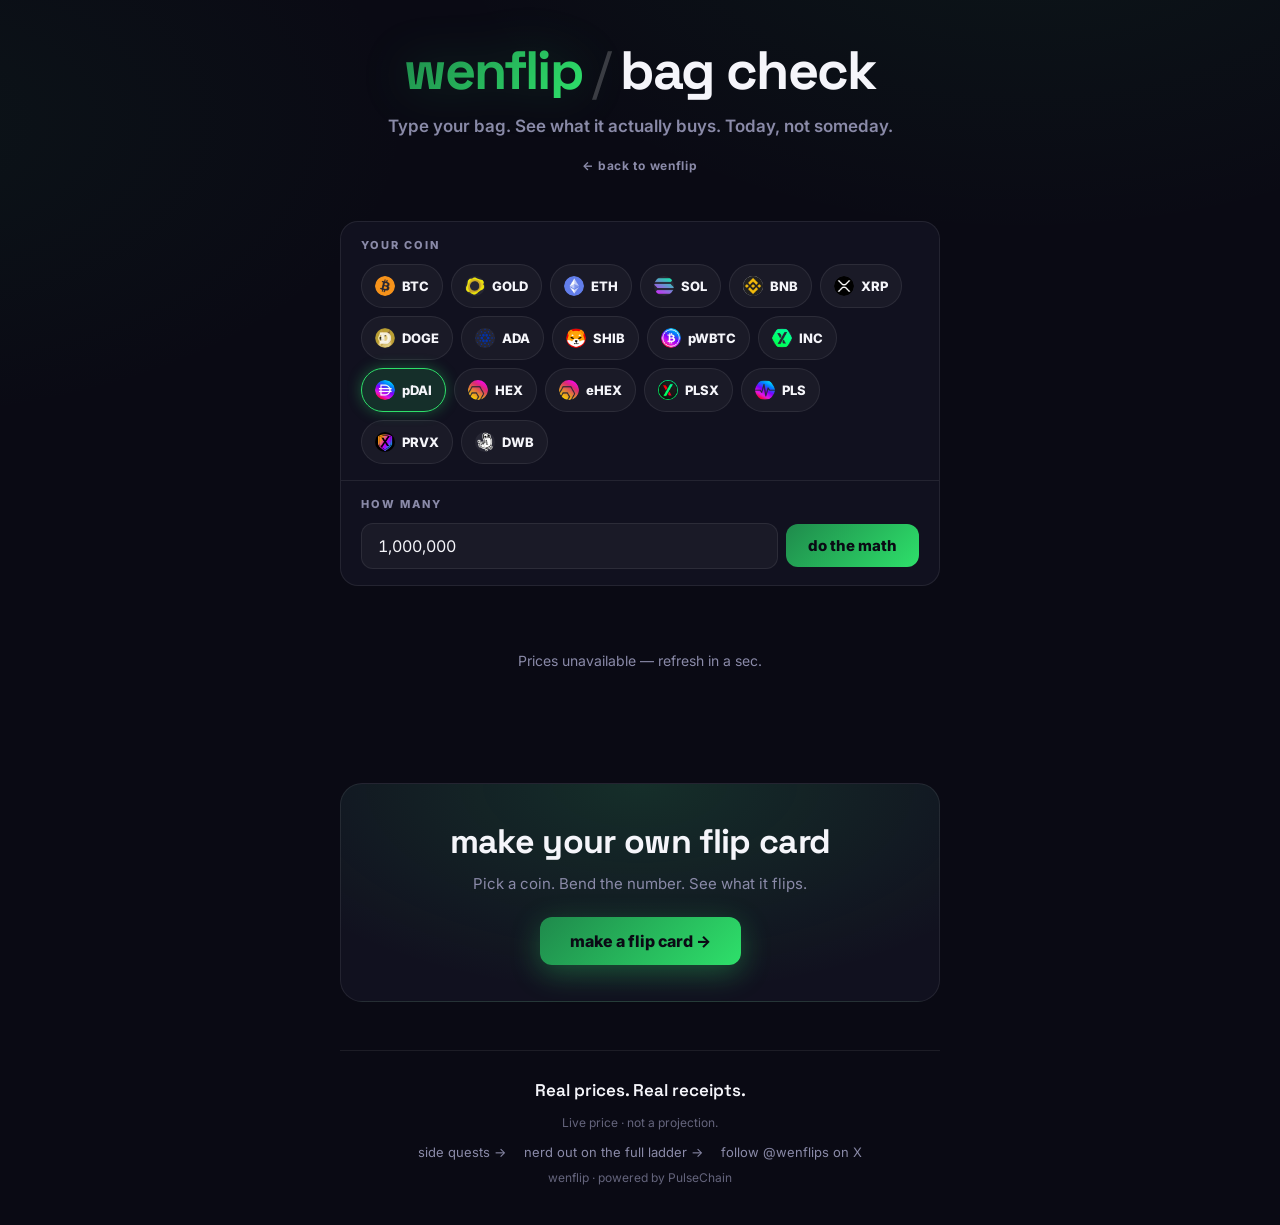
==== bag/index.html @ f824c8b7 "Sweep C: one website - shared styles, header, footer, focus - New /site.css loaded first on every pa" ====
<!DOCTYPE html>
<html lang="en">
<head>
<meta charset="UTF-8" />
<meta name="viewport" content="width=device-width, initial-scale=1.0" />
<title>wenflip / bag check — what your bag actually buys</title>
<meta name="description" content="Type your bag. See what it actually buys. Today, not someday." />
<link rel="canonical" href="https://wenflip.com/bag" />
<meta property="og:type" content="website" />
<meta property="og:url" content="https://wenflip.com/bag" />
<meta property="og:title" content="wenflip / bag check — what your bag actually buys" />
<meta property="og:description" content="Type your bag. See what it actually buys. Today, not someday." />
<meta property="og:site_name" content="wenflip.com" />
<meta property="og:image" content="https://wenflip.com/bag/bag-og.jpg" />
<meta property="og:image:width" content="1200" />
<meta property="og:image:height" content="630" />
<meta property="og:image:alt" content="wenflip / bag check — what your bag actually buys." />
<meta name="twitter:image" content="https://wenflip.com/bag/bag-og.jpg" />
<meta name="twitter:card" content="summary_large_image" />
<meta name="twitter:title" content="wenflip / bag check — what your bag actually buys" />
<meta name="twitter:description" content="Type your bag. See what it actually buys. Today, not someday." />
<link rel="icon" type="image/png" href="/favicon-96x96.png" sizes="96x96" />
<link rel="icon" type="image/svg+xml" href="/favicon.svg" />
<link rel="shortcut icon" href="/favicon.ico" />
<link rel="apple-touch-icon" sizes="180x180" href="/apple-touch-icon.png" />
<meta name="theme-color" content="#0a0a14">
<meta name="color-scheme" content="dark">
<link rel="preconnect" href="https://fonts.googleapis.com">
<link rel="preconnect" href="https://fonts.gstatic.com" crossorigin>
<link rel="preconnect" href="https://api.dexscreener.com">
<link rel="dns-prefetch" href="https://api.dexscreener.com">
<link href="https://fonts.googleapis.com/css2?family=Space+Grotesk:wght@400;600;700&family=Inter:wght@400;600;700;800;900&display=swap" rel="stylesheet">

<link rel="stylesheet" href="/site.css">
<style>
  .container{max-width:640px;margin:0 auto;padding:0 20px;}

  /* ===== INPUT PANEL ===== */
  .panel{margin:28px auto 0;background:var(--bg-2);border:1px solid var(--line);border-radius:18px;overflow:hidden;}
  .panel-sec{padding:16px 20px;}
  .panel-sec + .panel-sec{border-top:1px solid var(--line);}
  .lbl{font-size:11px;font-weight:800;letter-spacing:0.18em;text-transform:uppercase;color:var(--muted);margin-bottom:12px;}
  .coin-badges{display:flex;flex-wrap:wrap;gap:8px;}
  .coin-badge{
    display:flex;align-items:center;gap:7px;min-height:44px;padding:8px 13px;border-radius:999px;
    border:1px solid var(--line);background:rgba(255,255,255,0.04);color:var(--text);
    font-weight:800;font-size:13px;cursor:pointer;user-select:none;
    transition:border-color .15s,background .15s,box-shadow .15s;
  }
  .coin-badge img{width:20px;height:20px;border-radius:50%;object-fit:cover;background:rgba(255,255,255,0.06);}
  .coin-badge:hover{border-color:rgba(46,224,106,0.45);background:rgba(46,224,106,0.10);}
  .coin-badge.selected{border-color:var(--accent);background:rgba(46,224,106,0.14);box-shadow:0 0 14px rgba(46,224,106,0.35);}
  .coin-badge.loading{opacity:0.45;pointer-events:none;}

  .qty-row{display:flex;gap:8px;align-items:center;}
  .qty-input{
    flex:1;min-width:0;padding:12px 16px;background:rgba(255,255,255,0.04);border:1px solid var(--line);
    border-radius:12px;color:var(--text);font-size:16px;font-family:'Inter',sans-serif;
    transition:border-color .15s;font-variant-numeric:tabular-nums;
  }
  .qty-input:focus{border-color:rgba(46,224,106,0.45);}
  .qty-input::placeholder{color:var(--muted);}
  .do-btn{
    padding:12px 22px;border-radius:12px;background:var(--grad);border:none;color:var(--on-accent);
    font-weight:800;font-size:15px;cursor:pointer;font-family:'Inter',sans-serif;white-space:nowrap;
    transition:transform .15s,box-shadow .15s;
  }
  .do-btn:hover{transform:translateY(-1px);box-shadow:0 6px 22px rgba(46,224,106,0.38);}

  /* ===== CARD (silent receipt) ===== */
  .card-area{margin:26px auto 0;}
  .card-placeholder{text-align:center;color:var(--muted);font-size:14px;padding:40px 0;}
  .flip-card{
    width:min(360px,100%);aspect-ratio:1/1;margin:0 auto;
    border-radius:18px;background:var(--bg-3);border:1px solid var(--line);
    position:relative;overflow:hidden;display:flex;flex-direction:column;
    padding:26px 26px 44px;
  }
  .bc-id{display:flex;align-items:center;gap:9px;}
  .bc-logo{width:30px;height:30px;border-radius:50%;object-fit:cover;flex-shrink:0;background:rgba(255,255,255,0.06);}
  .bc-sym{font-family:'Space Grotesk',sans-serif;font-size:16px;font-weight:700;letter-spacing:-0.01em;}
  .bc-mid{margin-top:auto;margin-bottom:auto;text-align:left;}
  .bc-bag{font-family:'Space Grotesk',sans-serif;font-size:28px;font-weight:700;line-height:1.1;letter-spacing:-0.02em;color:var(--text);}
  .bc-value{font-size:16px;color:var(--muted);font-variant-numeric:tabular-nums;margin-top:6px;}
  .bc-buys-lbl{font-size:10px;font-weight:800;letter-spacing:0.2em;text-transform:uppercase;color:var(--accent);margin:20px 0 6px;}
  .bc-obj{font-family:'Space Grotesk',sans-serif;font-size:24px;font-weight:700;line-height:1.2;color:var(--text);
          overflow:hidden;display:-webkit-box;-webkit-line-clamp:2;-webkit-box-orient:vertical;}
  .bc-obj-price{font-size:15px;color:var(--muted);font-variant-numeric:tabular-nums;margin-top:4px;}
  .bc-divider{height:1px;background:rgba(255,255,255,0.08);margin:16px 0 0;}
  .bc-stamp{
    position:absolute;bottom:26px;left:26px;right:26px;display:flex;justify-content:space-between;align-items:center;
    font-size:11px;color:rgba(46,224,106,0.60);font-weight:700;letter-spacing:0.06em;
  }
  .bc-sig{position:absolute;bottom:12px;left:26px;right:26px;text-align:center;font-size:10px;color:rgba(245,245,250,0.30);font-style:italic;letter-spacing:0.02em;}

  .updated{margin:18px 0 4px;text-align:center;color:var(--muted);font-size:12px;letter-spacing:0.06em;min-height:16px;}
  .updated b{color:var(--text);font-weight:700;}

  .share-row{display:flex;justify-content:center;gap:10px;margin-top:16px;}
  .share-btn{
    display:inline-flex;align-items:center;gap:8px;padding:12px 22px;border-radius:999px;
    background:var(--grad);border:none;color:var(--on-accent);font-weight:800;font-size:14px;cursor:pointer;
    font-family:'Inter',sans-serif;box-shadow:0 8px 30px rgba(46,224,106,0.32);
    transition:transform .15s,box-shadow .2s;
  }
  .share-btn:hover{transform:translateY(-2px);box-shadow:0 12px 40px rgba(46,224,106,0.45);}
  .share-btn:disabled{opacity:0.5;pointer-events:none;}
  .share-btn.ghost{background:rgba(255,255,255,0.06);box-shadow:none;border:1px solid var(--line);color:var(--text);}
  .share-btn.ghost:hover{background:rgba(255,255,255,0.12);box-shadow:0 8px 24px rgba(0,0,0,0.35);}

  .toast{
    position:fixed;bottom:30px;left:50%;transform:translateX(-50%) translateY(20px);
    background:rgba(34,197,94,0.92);color:var(--on-accent);padding:12px 26px;border-radius:999px;
    font-weight:800;font-size:14px;box-shadow:0 8px 30px rgba(34,197,94,0.4);
    opacity:0;pointer-events:none;z-index:9999;transition:opacity .3s ease,transform .3s ease;white-space:nowrap;
  }
  .toast.show{opacity:1;transform:translateX(-50%) translateY(0);}

  @media (max-width:600px){
    .qty-row{flex-wrap:wrap;}
    .bc-bag{font-size:24px;}
    .bc-obj{font-size:20px;}
  }
</style>
</head>
<body>

<header class="site-head container">
  <div class="brand"><a class="wf" href="/">wenflip</a><span class="slash">/</span><h1 class="sec">bag check</h1></div>
  <p class="tag">Type your bag. See what it actually buys. Today, not someday.</p>
  <a class="backlink" href="/">← back to wenflip</a>
</header>

<div class="container">
<main>
  <div class="panel">
    <div class="panel-sec">
      <div class="lbl">Your coin</div>
      <div class="coin-badges" id="coinBadges"><span style="color:var(--muted);font-size:13px;">Loading…</span></div>
    </div>
    <div class="panel-sec">
      <div class="lbl">How many</div>
      <div class="qty-row">
        <input class="qty-input" id="qtyInput" type="text" inputmode="decimal" autocomplete="off" spellcheck="false" placeholder="e.g. 1,000,000" />
        <button class="do-btn" id="doBtn">do the math</button>
      </div>
    </div>
  </div>

  <div class="card-area" id="cardArea">
    <div class="card-placeholder" id="cardPlaceholder">Pick a coin and type how much you hold.</div>
    <div id="bcCard" class="flip-card" style="display:none"><!-- rendered by JS --></div>
  </div>

  <p class="updated" id="updated"></p>

  <div class="share-row" id="shareRow" style="display:none">
    <button class="share-btn" id="pngBtn" onclick="bcExport()"><span id="pngIcon">📋</span><span id="pngText">Copy as image</span></button>
    <button class="share-btn ghost" id="linkBtn" onclick="copyLink()">🔗 Copy link</button>
  </div>

  <section class="page-cta">
    <h2>make your own flip card</h2>
    <p>Pick a coin. Bend the number. See what it flips.</p>
    <a class="page-cta-btn" href="/">make a flip card →</a>
  </section>

</main>

  <footer>
    <div class="ftag">Real prices. Real receipts.</div>
    <div class="disc">Live price · not a projection.</div>
    <div class="flinks">
      <a href="/side-quests">side quests →</a>
      <a href="/ladder">nerd out on the full ladder →</a>
      <a href="https://x.com/wenflips" target="_blank" rel="noopener">follow @wenflips on X</a>
    </div>
    <div class="disc fsig">wenflip · powered by PulseChain</div>
  </footer>
</div>

<div class="toast" id="toast"></div>

<script src="/coins.js"></script>
<script src="/ladder.js"></script>
<script>
/* Coin roster comes from /coins.js (the homepage's list) — one source of truth. */



/* highest-priced rung ≤ value (same walk the site uses) */
function findRungIndex(price){
  if(price==null) return -1;
  for(let i=0;i<LADDER.length;i++){ if(LADDER[i].price<=price) return i; }
  return LADDER.length-1; // below the lowest rung → cheapest item
}

/* ---------- formatters ---------- */
const SUB=['₀','₁','₂','₃','₄','₅','₆','₇','₈','₉'];
function fmtSmall(p){ // subscript notation for sub-$1 values
  if(p>=0.0001){ const mag=Math.floor(Math.log10(p)); const f=Math.pow(10,3-mag); const t=Math.floor(p*f)/f; return '$'+t.toFixed(-mag+3).replace(/0+$/,'').replace(/\.$/,''); }
  const mag=Math.floor(Math.log10(p)); const lz=-mag-1; const f=Math.pow(10,3-mag);
  const t=Math.floor(p*f)/f; const raw=t.toFixed(lz+4); const after=raw.split('.')[1]||'';
  let z=0; for(let i=0;i<after.length;i++){ if(after[i]==='0')z++; else break; }
  return '$0.0'+(SUB[z]||z)+after.slice(z).replace(/0+$/,'');
}
// bag value → whole dollars w/ commas; cents only under $1
function fmtBag(v){
  if(v==null) return '—';
  if(v<=0) return '$0';
  if(v>=1) return '$'+Math.round(v).toLocaleString('en-US');
  return fmtSmall(v);
}
// object price → character-for-character stored value
function fmtItemPrice(p){
  if(p==null) return '—';
  if(p>=1000) return '$'+p.toLocaleString('en-US',{maximumFractionDigits:0});
  if(p>=1)    return '$'+p.toFixed(2).replace(/\.?0+$/,'');
  if(p>=0.0001){ const mag=Math.floor(Math.log10(p)); const dec=Math.max(0,-mag+3); return '$'+p.toFixed(dec).replace(/0+$/,'').replace(/\.$/,''); }
  return '$'+p.toPrecision(2);
}
// quantity → commas, keep fractional bags readable
function fmtQty(n){
  if(Number.isInteger(n)) return n.toLocaleString('en-US');
  return n.toLocaleString('en-US',{maximumFractionDigits:8});
}

/* ---------- state ---------- */
const priceCache = {};      // sym → last good price
let selectedSym = 'pDAI';
let lastFetch = null;

function coinBySym(sym){ return TOKENS.find(t => t.sym.toLowerCase() === String(sym||'').toLowerCase()); }

/* ---------- price fetch ---------- */
async function fetchPrice(coin){
  const url = `https://api.dexscreener.com/latest/dex/pairs/${coin.dexChain}/${coin.pairAddress}`;
  const res = await fetch(url);
  if(!res.ok) throw new Error('HTTP '+res.status);
  const json = await res.json();
  const pr = json.pair || (Array.isArray(json.pairs)?json.pairs[0]:null);
  if(!pr || !pr.priceUsd) throw new Error('no pair data');
  return parseFloat(pr.priceUsd);
}
async function ensurePrice(sym){
  const coin = coinBySym(sym); if(!coin) return;
  try{ priceCache[sym] = await fetchPrice(coin); lastFetch = Date.now(); }
  catch(e){ console.warn('price fetch failed', sym, e); /* keep last good */ }
  renderUpdated();
}

/* ---------- coin picker ---------- */
function renderBadges(){
  const wrap = document.getElementById('coinBadges');
  wrap.innerHTML = TOKENS.map(t =>
    `<button class="coin-badge${t.sym===selectedSym?' selected':''}" data-sym="${t.sym}" title="${t.name}">
      <img src="${t.logo}" alt="${t.sym}" loading="lazy"/><span>${t.sym}</span>
    </button>`).join('');
  wrap.querySelectorAll('.coin-badge').forEach(b => {
    b.addEventListener('click', async () => {
      selectedSym = b.dataset.sym;
      renderBadges();
      syncURL(true);
      if(priceCache[selectedSym]==null) await ensurePrice(selectedSym);
      render();
    });
  });
}

/* ---------- parse quantity ---------- */
function parseQty(raw){
  if(raw==null) return NaN;
  const s = String(raw).trim().replace(/,/g,'');
  if(!s) return NaN;
  const v = parseFloat(s);
  return (isFinite(v) && v>0) ? v : NaN;
}

/* ---------- render the receipt card ---------- */
function render(){
  const card = document.getElementById('bcCard');
  const ph = document.getElementById('cardPlaceholder');
  const shareRow = document.getElementById('shareRow');
  const coin = coinBySym(selectedSym);
  const qty = parseQty(document.getElementById('qtyInput').value);
  const price = priceCache[selectedSym];

  if(!coin || isNaN(qty)){
    card.style.display='none'; shareRow.style.display='none';
    ph.style.display=''; ph.textContent='Type how much you hold ☝️';
    return;
  }
  if(price==null){
    card.style.display='none'; shareRow.style.display='none';
    ph.style.display=''; ph.textContent='Prices unavailable — refresh in a sec.';
    return;
  }

  const bagValue = qty * price;
  const rung = LADDER[findRungIndex(bagValue)];
  const dateStr = new Date().toLocaleDateString('en-US',{month:'short',day:'numeric',year:'numeric'});

  ph.style.display='none'; card.style.display='';
  card.innerHTML = `
    <div class="bc-id"><img class="bc-logo" src="${coin.logo}" alt="${coin.sym}"/><span class="bc-sym">${coin.sym}</span></div>
    <div class="bc-mid">
      <div class="bc-bag">${fmtQty(qty)} ${coin.sym}</div>
      <div class="bc-value">= ${fmtBag(bagValue)} today</div>
      <div class="bc-buys-lbl">buys</div>
      <div class="bc-obj">${rung.name}</div>
      <div class="bc-obj-price">${fmtItemPrice(rung.price)}</div>
    </div>
    <div class="bc-divider"></div>
    <div class="bc-stamp"><span>${dateStr}</span><span>wenflip.com</span></div>
    <div class="bc-sig">Live price · not a projection</div>
  `;
  shareRow.style.display='';
  const ic=document.getElementById('pngIcon'), tx=document.getElementById('pngText');
  if(ic) ic.textContent=_isIOS?'💾':'📋';
  if(tx) tx.textContent=_isIOS?'Save image':'Copy as image';
}

function renderUpdated(){
  const el=document.getElementById('updated');
  if(!lastFetch){ el.innerHTML=''; return; }
  const s=Math.round((Date.now()-lastFetch)/1000);
  el.innerHTML=`Live price · updated <b>${s}s ago</b>`;
}
setInterval(renderUpdated,1000);

/* ---------- URL state ---------- */
function syncURL(push){
  const qtyRaw = document.getElementById('qtyInput').value.replace(/,/g,'').trim();
  const params = new URLSearchParams();
  params.set('coin', selectedSym.toLowerCase());
  if(qtyRaw) params.set('n', qtyRaw);
  const url = window.location.pathname + '?' + params.toString();
  if(push) history.pushState(null,'',url); else history.replaceState(null,'',url);
}
function readURL(){
  const p = new URLSearchParams(window.location.search);
  const coinP = p.get('coin'); const nP = p.get('n');
  if(coinP && coinBySym(coinP)) selectedSym = coinBySym(coinP).sym;
  if(nP && parseQty(nP)) document.getElementById('qtyInput').value = fmtQty(parseQty(nP));
}

/* ---------- image export (site's 1080×1080 approach) ---------- */
const _isIOS = /iPad|iPhone|iPod/.test(navigator.userAgent) && !window.MSStream;
async function loadHtml2Canvas(){
  if(window.html2canvas) return;
  await new Promise((res,rej)=>{ const s=document.createElement('script');
    s.src='https://cdnjs.cloudflare.com/ajax/libs/html2canvas/1.4.1/html2canvas.min.js';
    s.integrity='sha512-BNaRQnYJYiPSqHHDb58B0yaPfCu+Wgds8Gp/gU33kqBtgNS4tSPHuGibyoeqMV/TJlSKda6FXzoEyYGjTe+vXA==';
    s.crossOrigin='anonymous'; s.onload=res; s.onerror=()=>rej(new Error('html2canvas failed')); document.head.appendChild(s); });
}
function showToast(msg){ const t=document.getElementById('toast'); t.textContent=msg; t.classList.add('show'); setTimeout(()=>t.classList.remove('show'),3200); }
async function bcExport(){
  const btn=document.getElementById('pngBtn'), ic=document.getElementById('pngIcon'), tx=document.getElementById('pngText');
  btn.disabled=true; ic.textContent='⏳'; tx.textContent='Generating…';
  try{
    await loadHtml2Canvas();
    const card=document.getElementById('bcCard');
    const src=await window.html2canvas(card,{backgroundColor:null,scale:3,useCORS:true,logging:false});
    const out=document.createElement('canvas'); out.width=1080; out.height=1080;
    const ctx=out.getContext('2d');
    const bg=ctx.createLinearGradient(0,0,0,1080); bg.addColorStop(0,'#0d0d1e'); bg.addColorStop(1,'#0a0a14'); ctx.fillStyle=bg; ctx.fillRect(0,0,1080,1080);
    const glow=ctx.createRadialGradient(540,150,0,540,150,640); glow.addColorStop(0,'rgba(46,224,106,0.10)'); glow.addColorStop(1,'transparent'); ctx.fillStyle=glow; ctx.fillRect(0,0,1080,1080);
    ctx.drawImage(src,30,30,1020,1020);
    if(_isIOS){
      const link=document.createElement('a'); link.download='wenflip-bag.png'; link.href=out.toDataURL('image/png');
      document.body.appendChild(link); link.click(); document.body.removeChild(link); showToast('Saved! Share it on X. 🔥');
    } else {
      out.toBlob(async blob=>{ try{
        await navigator.clipboard.write([new ClipboardItem({'image/png':blob})]); showToast('Copied! Paste it into X. 🔥');
      }catch{
        const link=document.createElement('a'); link.download='wenflip-bag.png'; link.href=URL.createObjectURL(blob);
        document.body.appendChild(link); link.click(); document.body.removeChild(link); URL.revokeObjectURL(link.href); showToast('Saved! Share it on X. 🔥');
      }}, 'image/png');
    }
  }catch(err){ console.error(err); showToast('Screenshot failed — try again 😬'); }
  finally{ btn.disabled=false; ic.textContent=_isIOS?'💾':'📋'; tx.textContent=_isIOS?'Save image':'Copy as image'; }
}
async function copyLink(){
  syncURL(false);
  try{ await navigator.clipboard.writeText(window.location.href); showToast('Link copied 🔗'); }
  catch{ showToast('Copy failed — grab it from the address bar'); }
}

/* ---------- wiring ---------- */
const qtyEl = document.getElementById('qtyInput');
let deb=null;
qtyEl.addEventListener('input', ()=>{ clearTimeout(deb); deb=setTimeout(()=>{ syncURL(false); render(); },250); });
qtyEl.addEventListener('keydown', e=>{ if(e.key==='Enter'){ e.preventDefault(); syncURL(true); render(); } });
document.getElementById('doBtn').addEventListener('click', ()=>{ syncURL(true); render(); });
window.addEventListener('popstate', async ()=>{ readURL(); renderBadges(); if(priceCache[selectedSym]==null) await ensurePrice(selectedSym); render(); });

/* ---------- boot ---------- */
(async function boot(){
  // default demo: pDAI at 1,000,000 (unless URL overrides)
  document.getElementById('qtyInput').value = fmtQty(1000000);
  readURL();
  renderBadges();
  render();                      // placeholder until price lands
  await ensurePrice(selectedSym);
  render();
  setInterval(()=>{ ensurePrice(selectedSym).then(render); }, 60000);
})();
</script>
</body>
</html>
---- site.css ----
/* ===================================================================
   site.css — shared by every page. Load it FIRST, before any page CSS.
   Holds the design tokens, base reset, focus ring, the subpage header,
   the footer, and the "make your own" call-to-action.
   Page-specific styling stays in each page (or styles.css for the homepage).
   =================================================================== */
:root {
  --bg: #0a0a14;
  --bg-2: #11111f;
  --bg-3: #161629;
  --text: #f5f5fa;
  --muted: #8a8aa8;
  --line: rgba(255,255,255,0.08);

  /* finance semantic — kept conceptually separate from brand.
     green brightened to advance, red desaturated to recede (still passes contrast) */
  --green: #2ee06a;
  --red:   #c9655c;
  --gold:  #fbbf24;

  /* brand accent (neon, trim only) */
  --accent:      #2ee06a;
  --accent-deep: #1f8a4c;
  --accent-glow: rgba(46,224,106,0.25);
  /* text on any var(--grad) / bright-green surface — white fails contrast there */
  --on-accent:   #0a0a14;

  /* brand gradient (deep -> neon) */
  --grad:      linear-gradient(135deg, #1f8a4c 0%, #2ee06a 100%);
  --grad-soft: linear-gradient(135deg, rgba(46,224,106,0.12), rgba(31,138,76,0.06));

  /* PulseChain identity (magenta — chain-identity trim only) */
  --pulse-magenta:      #ec4899;
  --pulse-magenta-soft: rgba(236,72,153,0.15);
  --pulse-grad:         linear-gradient(135deg, #db2777 0%, #ec4899 100%);

  /* retired — kept defined for backward safety, do not use */
  --purple: #8b5cf6;
  --pink:   #ec4899;

  color-scheme: dark;
}

* { box-sizing: border-box; margin: 0; padding: 0; }
/* form controls don't inherit type by default — without this they fall back to Arial */
button, input, select, textarea { font: inherit; color: inherit; }
html, body { background: var(--bg); color: var(--text); font-family: 'Inter', system-ui, sans-serif; -webkit-font-smoothing: antialiased; }
body {
  background:
    radial-gradient(1000px 600px at 80% -10%, rgba(46,224,106,0.06), transparent 60%),
    radial-gradient(900px 500px at -10% 10%, rgba(31,138,76,0.08), transparent 60%),
    var(--bg);
  min-height: 100vh;
  overflow-x: hidden;
}
a { color: inherit; text-decoration: none; }

/* One visible, on-brand focus ring for keyboard users (mouse clicks don't show it). */
:focus-visible { outline: 2px solid var(--accent); outline-offset: 2px; }

/* ===== SUBPAGE HEADER — "wenflip / page" ===== */
/* header.site-head (not just .site-head) so it beats each page's own .container padding */
header.site-head { padding: 44px 20px 8px; text-align: center; }
.site-head .brand {
  display: inline-flex; align-items: baseline; gap: 10px;
  font-family: 'Space Grotesk', sans-serif; font-weight: 700; letter-spacing: -0.03em;
  font-size: clamp(32px, 6.5vw, 54px); line-height: 1;
}
.site-head .wf {
  background: var(--grad); -webkit-background-clip: text; background-clip: text; color: transparent;
  filter: drop-shadow(0 0 24px rgba(46,224,106,0.18));
}
.site-head .slash { color: rgba(255,255,255,0.20); font-weight: 400; }
.site-head .sec { color: var(--text); font: inherit; }
.site-head .tag {
  margin: 16px auto 0; max-width: 520px; color: var(--muted);
  font-size: clamp(14px, 2vw, 17px); font-weight: 600; line-height: 1.5; text-wrap: balance;
}
.site-head .backlink {
  display: inline-block; margin-top: 6px; padding: 12px 6px;
  font-size: 12px; font-weight: 700; letter-spacing: 0.06em; color: var(--muted);
}
.site-head .backlink:hover { color: var(--text); }

/* ===== FOOTER — same on every page ===== */
footer {
  max-width: 860px; margin: 48px auto 0; padding: 28px 0 40px;
  border-top: 1px solid var(--line); text-align: center; color: var(--muted); font-size: 13px;
}
footer .ftag { font-family: 'Space Grotesk', sans-serif; font-size: 17px; font-weight: 600; color: var(--text); margin-bottom: 12px; }
footer .disc { margin-top: 14px; font-size: 12px; opacity: 0.7; }
footer .flinks { display: flex; flex-wrap: wrap; gap: 8px 18px; justify-content: center; margin: 14px 0 0; }
footer .flinks a:hover { color: var(--text); }
footer .fsig { margin-top: 10px; }
/* larger invisible tap area — padding cancelled by negative margin, so the look is unchanged */
footer a { display: inline-block; padding: 14px 6px; margin: -14px -6px; }

/* ===== "MAKE YOUR OWN" CALL-TO-ACTION (bottom of subpages) ===== */
.page-cta {
  margin: 40px auto 0; text-align: center; padding: 36px 22px; border-radius: 22px;
  background: radial-gradient(600px 300px at 50% 0%, rgba(46,224,106,0.14), transparent 70%), var(--bg-2);
  border: 1px solid var(--line);
}
.page-cta h2 { font-family: 'Space Grotesk', sans-serif; font-size: clamp(24px, 4.5vw, 34px); font-weight: 700; letter-spacing: -0.02em; }
.page-cta p { margin: 10px auto 0; max-width: 420px; color: var(--muted); font-size: clamp(13px, 1.4vw, 15px); line-height: 1.5; }
.page-cta-btn {
  display: inline-flex; align-items: center; justify-content: center; min-height: 48px;
  margin-top: 22px; padding: 14px 30px; border-radius: 12px;
  background: var(--grad); color: var(--on-accent); font-weight: 800; font-size: 16px;
  box-shadow: 0 8px 30px rgba(46,224,106,0.32); transition: transform .15s, box-shadow .2s;
}
@media (hover: hover) {
  .page-cta-btn:hover { transform: translateY(-2px); box-shadow: 0 12px 40px rgba(46,224,106,0.45); }
}
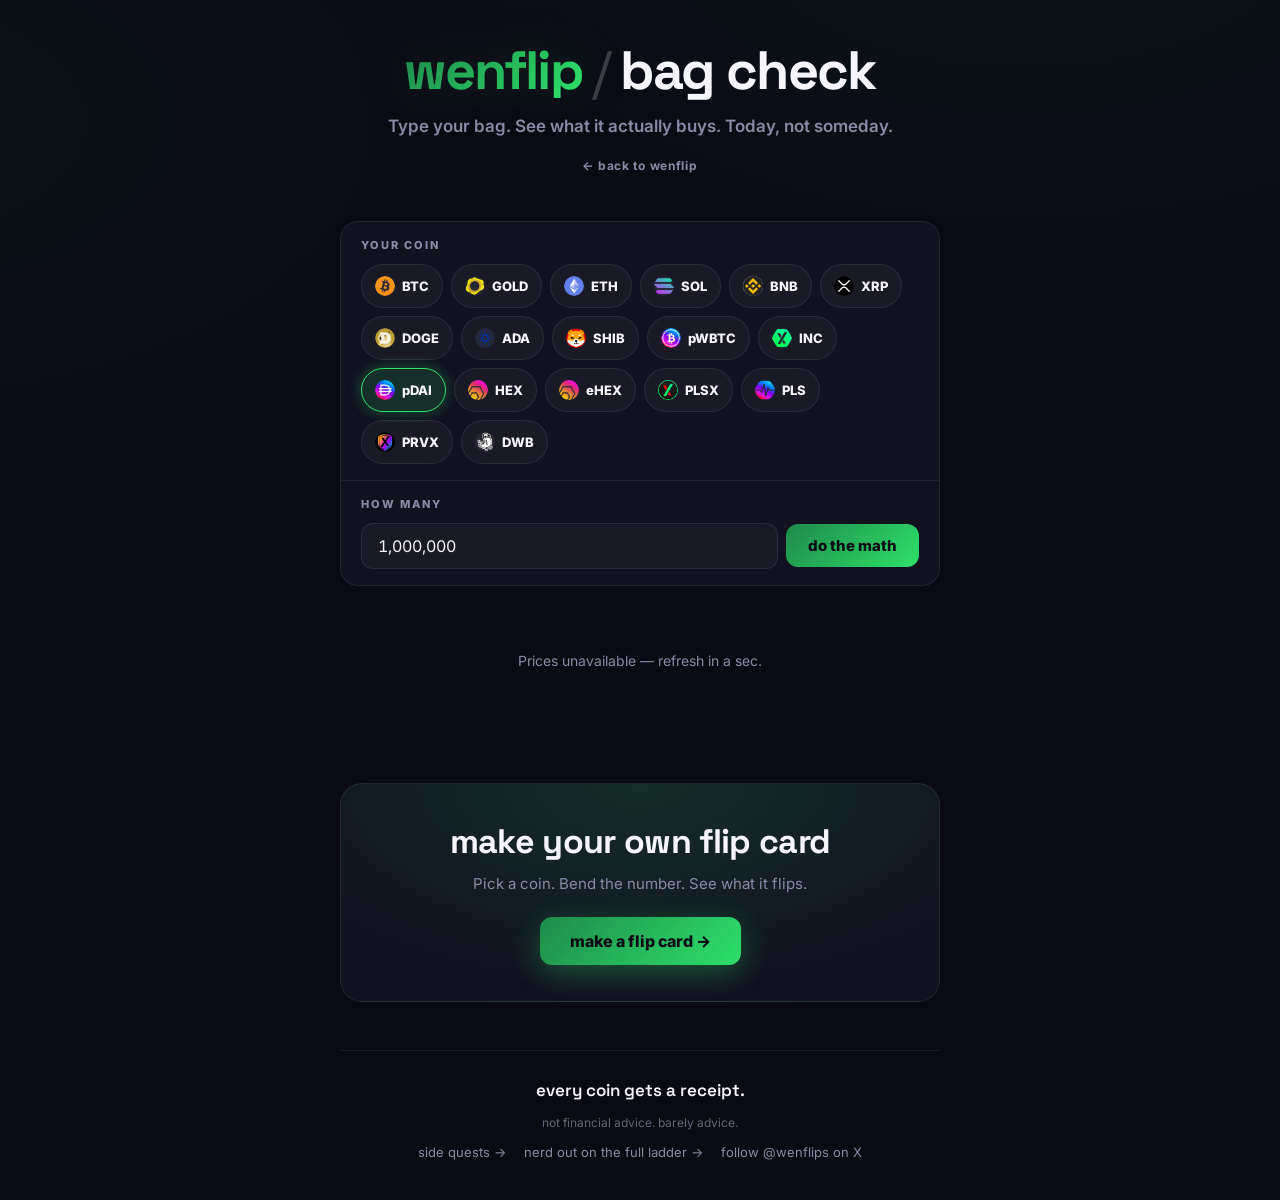
==== commit fb5380fe: "Site copy pass: CTA, footers, board lineup, toasts, card stamp - CTA: "while you're here" now points" ====
--- a/bag/index.html
+++ b/bag/index.html
@@ -155,8 +155,8 @@
   <p class="updated" id="updated"></p>
 
   <div class="share-row" id="shareRow" style="display:none">
-    <button class="share-btn" id="pngBtn" onclick="bcExport()"><span id="pngIcon">📋</span><span id="pngText">Copy as image</span></button>
-    <button class="share-btn ghost" id="linkBtn" onclick="copyLink()">🔗 Copy link</button>
+    <button class="share-btn" id="pngBtn" onclick="bcExport()"><span id="pngIcon" class="ico ico-clipboard" aria-hidden="true"></span><span id="pngText">Copy as image</span></button>
+    <button class="share-btn ghost" id="linkBtn" onclick="copyLink()"><span class="ico ico-link" aria-hidden="true"></span> Copy link</button>
   </div>
 
   <section class="page-cta">
@@ -168,14 +168,13 @@
 </main>
 
   <footer>
-    <div class="ftag">Real prices. Real receipts.</div>
-    <div class="disc">Live price · not a projection.</div>
+    <div class="ftag">every coin gets a receipt.</div>
+    <div class="disc">not financial advice. barely advice.</div>
     <div class="flinks">
       <a href="/side-quests">side quests →</a>
       <a href="/ladder">nerd out on the full ladder →</a>
       <a href="https://x.com/wenflips" target="_blank" rel="noopener">follow @wenflips on X</a>
     </div>
-    <div class="disc fsig">wenflip · powered by PulseChain</div>
   </footer>
 </div>
 
@@ -311,12 +310,12 @@
       <div class="bc-obj-price">${fmtItemPrice(rung.price)}</div>
     </div>
     <div class="bc-divider"></div>
-    <div class="bc-stamp"><span>${dateStr}</span><span>wenflip.com</span></div>
+    <div class="bc-stamp"><span>${dateStr}</span><span>wenflip.com · @wenflips</span></div>
     <div class="bc-sig">Live price · not a projection</div>
   `;
   shareRow.style.display='';
   const ic=document.getElementById('pngIcon'), tx=document.getElementById('pngText');
-  if(ic) ic.textContent=_isIOS?'💾':'📋';
+  if(ic) ic.className=_isIOS?'ico ico-download':'ico ico-clipboard';
   if(tx) tx.textContent=_isIOS?'Save image':'Copy as image';
 }
 
@@ -356,7 +355,7 @@
 function showToast(msg){ const t=document.getElementById('toast'); t.textContent=msg; t.classList.add('show'); setTimeout(()=>t.classList.remove('show'),3200); }
 async function bcExport(){
   const btn=document.getElementById('pngBtn'), ic=document.getElementById('pngIcon'), tx=document.getElementById('pngText');
-  btn.disabled=true; ic.textContent='⏳'; tx.textContent='Generating…';
+  btn.disabled=true; ic.className='ico ico-spin'; tx.textContent='Generating…';
   try{
     await loadHtml2Canvas();
     const card=document.getElementById('bcCard');
@@ -368,17 +367,17 @@
     ctx.drawImage(src,30,30,1020,1020);
     if(_isIOS){
       const link=document.createElement('a'); link.download='wenflip-bag.png'; link.href=out.toDataURL('image/png');
-      document.body.appendChild(link); link.click(); document.body.removeChild(link); showToast('Saved! Share it on X. 🔥');
+      document.body.appendChild(link); link.click(); document.body.removeChild(link); showToast('saved. attach it to your post.');
     } else {
       out.toBlob(async blob=>{ try{
-        await navigator.clipboard.write([new ClipboardItem({'image/png':blob})]); showToast('Copied! Paste it into X. 🔥');
+        await navigator.clipboard.write([new ClipboardItem({'image/png':blob})]); showToast('copied. paste it in your post.');
       }catch{
         const link=document.createElement('a'); link.download='wenflip-bag.png'; link.href=URL.createObjectURL(blob);
-        document.body.appendChild(link); link.click(); document.body.removeChild(link); URL.revokeObjectURL(link.href); showToast('Saved! Share it on X. 🔥');
+        document.body.appendChild(link); link.click(); document.body.removeChild(link); URL.revokeObjectURL(link.href); showToast('saved. attach it to your post.');
       }}, 'image/png');
     }
   }catch(err){ console.error(err); showToast('Screenshot failed — try again 😬'); }
-  finally{ btn.disabled=false; ic.textContent=_isIOS?'💾':'📋'; tx.textContent=_isIOS?'Save image':'Copy as image'; }
+  finally{ btn.disabled=false; ic.className=_isIOS?'ico ico-download':'ico ico-clipboard'; tx.textContent=_isIOS?'Save image':'Copy as image'; }
 }
 async function copyLink(){
   syncURL(false);
--- a/site.css
+++ b/site.css
@@ -112,3 +112,32 @@
 @media (hover: hover) {
   .page-cta-btn:hover { transform: translateY(-2px); box-shadow: 0 12px 40px rgba(46,224,106,0.45); }
 }
+
+/* ===== UI ICONS =====
+   Icons from Lucide (https://lucide.dev), ISC License.
+   Copyright (c) for portions of Lucide are held by Cole Bemis 2013-2022 as part of Feather (MIT).
+   All other copyright (c) for Lucide are held by Lucide Contributors 2022.
+   Permission to use, copy, modify, and/or distribute this software for any purpose with or without
+   fee is hereby granted, provided that the above copyright notice and this permission notice appear
+   in all copies. THE SOFTWARE IS PROVIDED "AS IS" AND THE AUTHOR DISCLAIMS ALL WARRANTIES.
+   Usage: <span class="ico ico-clipboard" aria-hidden="true"></span> — takes the text colour of
+   whatever it sits in (dark on green buttons, white on dark ones). Swap icons by changing the class. */
+.ico {
+  display: inline-block; flex: none; width: 1.15em; height: 1.15em; vertical-align: -0.2em;
+  background-color: currentColor;
+  -webkit-mask: var(--ico) center / contain no-repeat;
+          mask: var(--ico) center / contain no-repeat;
+}
+.ico-clipboard { --ico: url("data:image/svg+xml,%3Csvg xmlns='http://www.w3.org/2000/svg' viewBox='0 0 24 24' fill='none' stroke='black' stroke-width='2' stroke-linecap='round' stroke-linejoin='round'%3E%3Crect width='8' height='4' x='8' y='2' rx='1' ry='1'/%3E%3Cpath d='M16 4h2a2 2 0 0 1 2 2v14a2 2 0 0 1-2 2H6a2 2 0 0 1-2-2V6a2 2 0 0 1 2-2h2'/%3E%3C/svg%3E"); }
+.ico-shuffle { --ico: url("data:image/svg+xml,%3Csvg xmlns='http://www.w3.org/2000/svg' viewBox='0 0 24 24' fill='none' stroke='black' stroke-width='2' stroke-linecap='round' stroke-linejoin='round'%3E%3Cpath d='m18 14 4 4-4 4'/%3E%3Cpath d='m18 2 4 4-4 4'/%3E%3Cpath d='M2 18h1.973a4 4 0 0 0 3.3-1.7l5.454-8.6a4 4 0 0 1 3.3-1.7H22'/%3E%3Cpath d='M2 6h1.972a4 4 0 0 1 3.6 2.2'/%3E%3Cpath d='M22 18h-6.041a4 4 0 0 1-3.3-1.8l-.359-.45'/%3E%3C/svg%3E"); }
+.ico-flame { --ico: url("data:image/svg+xml,%3Csvg xmlns='http://www.w3.org/2000/svg' viewBox='0 0 24 24' fill='none' stroke='black' stroke-width='2' stroke-linecap='round' stroke-linejoin='round'%3E%3Cpath d='M8.5 14.5A2.5 2.5 0 0 0 11 12c0-1.38-.5-2-1-3-1.072-2.143-.224-4.054 2-6 .5 2.5 2 4.9 4 6.5 2 1.6 3 3.5 3 5.5a7 7 0 1 1-14 0c0-1.153.433-2.294 1-3a2.5 2.5 0 0 0 2.5 2.5z'/%3E%3C/svg%3E"); }
+.ico-receipt { --ico: url("data:image/svg+xml,%3Csvg xmlns='http://www.w3.org/2000/svg' viewBox='0 0 24 24' fill='none' stroke='black' stroke-width='2' stroke-linecap='round' stroke-linejoin='round'%3E%3Cpath d='M4 2v20l2-1 2 1 2-1 2 1 2-1 2 1 2-1 2 1V2l-2 1-2-1-2 1-2-1-2 1-2-1-2 1Z'/%3E%3Cpath d='M16 8h-6a2 2 0 1 0 0 4h4a2 2 0 1 1 0 4H8'/%3E%3Cpath d='M12 17.5v-11'/%3E%3C/svg%3E"); }
+.ico-trophy { --ico: url("data:image/svg+xml,%3Csvg xmlns='http://www.w3.org/2000/svg' viewBox='0 0 24 24' fill='none' stroke='black' stroke-width='2' stroke-linecap='round' stroke-linejoin='round'%3E%3Cpath d='M6 9H4.5a2.5 2.5 0 0 1 0-5H6'/%3E%3Cpath d='M18 9h1.5a2.5 2.5 0 0 0 0-5H18'/%3E%3Cpath d='M4 22h16'/%3E%3Cpath d='M10 14.66V17c0 .55-.47.98-.97 1.21C7.85 18.75 7 20.24 7 22'/%3E%3Cpath d='M14 14.66V17c0 .55.47.98.97 1.21C16.15 18.75 17 20.24 17 22'/%3E%3Cpath d='M18 2H6v7a6 6 0 0 0 12 0V2Z'/%3E%3C/svg%3E"); }
+.ico-link { --ico: url("data:image/svg+xml,%3Csvg xmlns='http://www.w3.org/2000/svg' viewBox='0 0 24 24' fill='none' stroke='black' stroke-width='2' stroke-linecap='round' stroke-linejoin='round'%3E%3Cpath d='M10 13a5 5 0 0 0 7.54.54l3-3a5 5 0 0 0-7.07-7.07l-1.72 1.71'/%3E%3Cpath d='M14 11a5 5 0 0 0-7.54-.54l-3 3a5 5 0 0 0 7.07 7.07l1.71-1.71'/%3E%3C/svg%3E"); }
+.ico-download { --ico: url("data:image/svg+xml,%3Csvg xmlns='http://www.w3.org/2000/svg' viewBox='0 0 24 24' fill='none' stroke='black' stroke-width='2' stroke-linecap='round' stroke-linejoin='round'%3E%3Cpath d='M21 15v4a2 2 0 0 1-2 2H5a2 2 0 0 1-2-2v-4'/%3E%3Cpolyline points='7 10 12 15 17 10'/%3E%3Cline x1='12' x2='12' y1='15' y2='3'/%3E%3C/svg%3E"); }
+.ico-spin { --ico: url("data:image/svg+xml,%3Csvg xmlns='http://www.w3.org/2000/svg' viewBox='0 0 24 24' fill='none' stroke='black' stroke-width='2' stroke-linecap='round' stroke-linejoin='round'%3E%3Cpath d='M21 12a9 9 0 1 1-6.219-8.56'/%3E%3C/svg%3E"); }
+.ico-spin { animation: ico-spin .8s linear infinite; }
+@keyframes ico-spin { to { transform: rotate(360deg); } }
+@media (prefers-reduced-motion: reduce) { .ico-spin { animation-duration: 2.4s; } }
+/* text for screen readers only (e.g. naming an icon that sits inside a sentence) */
+.sr-only { position: absolute; width: 1px; height: 1px; padding: 0; margin: -1px; overflow: hidden; clip: rect(0 0 0 0); white-space: nowrap; border: 0; }
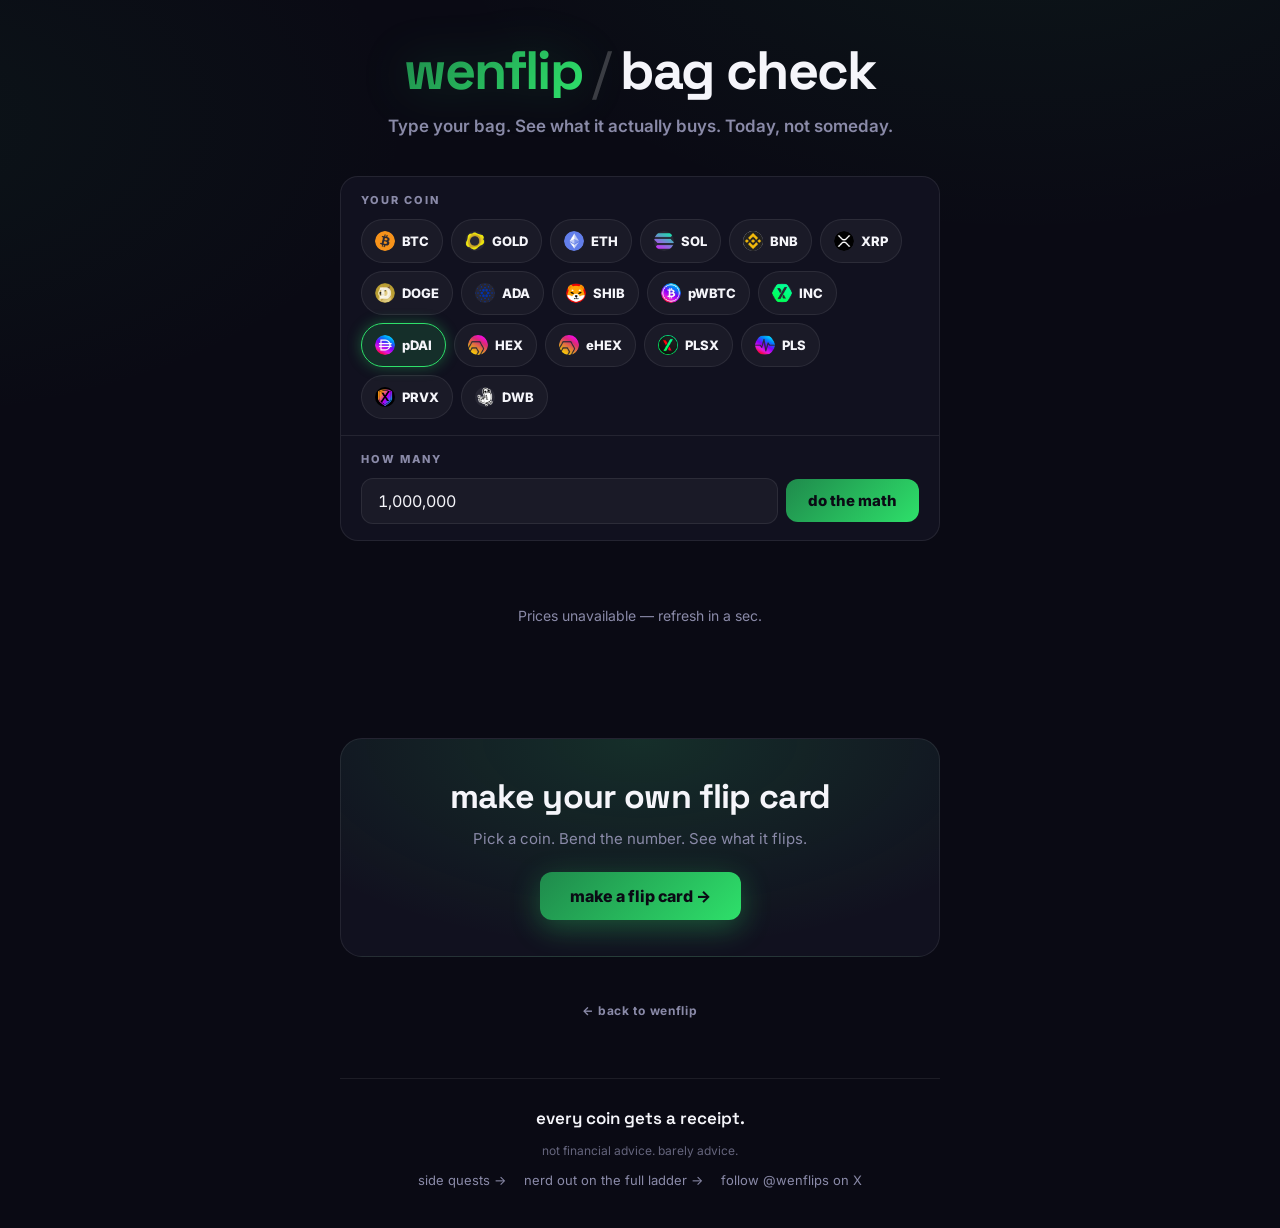
==== commit 13e435d9: "Move '← back to wenflip' from the top of pages to the bottom The small back link was the first thing" ====
--- a/bag/index.html
+++ b/bag/index.html
@@ -88,9 +88,11 @@
   .bc-obj-price{font-size:15px;color:var(--muted);font-variant-numeric:tabular-nums;margin-top:4px;}
   .bc-divider{height:1px;background:rgba(255,255,255,0.08);margin:16px 0 0;}
   .bc-stamp{
-    position:absolute;bottom:26px;left:26px;right:26px;display:flex;justify-content:space-between;align-items:center;
+    position:absolute;bottom:26px;left:26px;right:26px;display:grid;grid-template-columns:1fr auto 1fr;align-items:center;column-gap:10px;
     font-size:11px;color:rgba(46,224,106,0.60);font-weight:700;letter-spacing:0.06em;
   }
+  .bc-stamp > span:nth-child(2){text-align:center;}
+  .bc-stamp > span:nth-child(3){text-align:right;}
   .bc-sig{position:absolute;bottom:12px;left:26px;right:26px;text-align:center;font-size:10px;color:rgba(245,245,250,0.30);font-style:italic;letter-spacing:0.02em;}
 
   .updated{margin:18px 0 4px;text-align:center;color:var(--muted);font-size:12px;letter-spacing:0.06em;min-height:16px;}
@@ -128,7 +130,6 @@
 <header class="site-head container">
   <div class="brand"><a class="wf" href="/">wenflip</a><span class="slash">/</span><h1 class="sec">bag check</h1></div>
   <p class="tag">Type your bag. See what it actually buys. Today, not someday.</p>
-  <a class="backlink" href="/">← back to wenflip</a>
 </header>
 
 <div class="container">
@@ -165,6 +166,8 @@
     <a class="page-cta-btn" href="/">make a flip card →</a>
   </section>
 
+  <div class="backlink-row"><a class="backlink" href="/">← back to wenflip</a></div>
+
 </main>
 
   <footer>
@@ -182,41 +185,21 @@
 
 <script src="/coins.js"></script>
 <script src="/ladder.js"></script>
+<script src="/shared.js"></script>
 <script>
 /* Coin roster comes from /coins.js (the homepage's list) — one source of truth. */
 
 
 
 /* highest-priced rung ≤ value (same walk the site uses) */
-function findRungIndex(price){
-  if(price==null) return -1;
-  for(let i=0;i<LADDER.length;i++){ if(LADDER[i].price<=price) return i; }
-  return LADDER.length-1; // below the lowest rung → cheapest item
-}
 
 /* ---------- formatters ---------- */
-const SUB=['₀','₁','₂','₃','₄','₅','₆','₇','₈','₉'];
-function fmtSmall(p){ // subscript notation for sub-$1 values
-  if(p>=0.0001){ const mag=Math.floor(Math.log10(p)); const f=Math.pow(10,3-mag); const t=Math.floor(p*f)/f; return '$'+t.toFixed(-mag+3).replace(/0+$/,'').replace(/\.$/,''); }
-  const mag=Math.floor(Math.log10(p)); const lz=-mag-1; const f=Math.pow(10,3-mag);
-  const t=Math.floor(p*f)/f; const raw=t.toFixed(lz+4); const after=raw.split('.')[1]||'';
-  let z=0; for(let i=0;i<after.length;i++){ if(after[i]==='0')z++; else break; }
-  return '$0.0'+(SUB[z]||z)+after.slice(z).replace(/0+$/,'');
-}
 // bag value → whole dollars w/ commas; cents only under $1
 function fmtBag(v){
   if(v==null) return '—';
   if(v<=0) return '$0';
   if(v>=1) return '$'+Math.round(v).toLocaleString('en-US');
-  return fmtSmall(v);
-}
-// object price → character-for-character stored value
-function fmtItemPrice(p){
-  if(p==null) return '—';
-  if(p>=1000) return '$'+p.toLocaleString('en-US',{maximumFractionDigits:0});
-  if(p>=1)    return '$'+p.toFixed(2).replace(/\.?0+$/,'');
-  if(p>=0.0001){ const mag=Math.floor(Math.log10(p)); const dec=Math.max(0,-mag+3); return '$'+p.toFixed(dec).replace(/0+$/,'').replace(/\.$/,''); }
-  return '$'+p.toPrecision(2);
+  return fmtCoinPrice(v);
 }
 // quantity → commas, keep fractional bags readable
 function fmtQty(n){
@@ -232,18 +215,9 @@
 function coinBySym(sym){ return TOKENS.find(t => t.sym.toLowerCase() === String(sym||'').toLowerCase()); }
 
 /* ---------- price fetch ---------- */
-async function fetchPrice(coin){
-  const url = `https://api.dexscreener.com/latest/dex/pairs/${coin.dexChain}/${coin.pairAddress}`;
-  const res = await fetch(url);
-  if(!res.ok) throw new Error('HTTP '+res.status);
-  const json = await res.json();
-  const pr = json.pair || (Array.isArray(json.pairs)?json.pairs[0]:null);
-  if(!pr || !pr.priceUsd) throw new Error('no pair data');
-  return parseFloat(pr.priceUsd);
-}
 async function ensurePrice(sym){
   const coin = coinBySym(sym); if(!coin) return;
-  try{ priceCache[sym] = await fetchPrice(coin); lastFetch = Date.now(); }
+  try{ priceCache[sym] = await fetchPairPrice(coin.dexChain, coin.pairAddress); lastFetch = Date.now(); }
   catch(e){ console.warn('price fetch failed', sym, e); /* keep last good */ }
   renderUpdated();
 }
@@ -310,7 +284,7 @@
       <div class="bc-obj-price">${fmtItemPrice(rung.price)}</div>
     </div>
     <div class="bc-divider"></div>
-    <div class="bc-stamp"><span>${dateStr}</span><span>wenflip.com · @wenflips</span></div>
+    <div class="bc-stamp"><span>${dateStr}</span><span>@wenflips</span><span>wenflip.com</span></div>
     <div class="bc-sig">Live price · not a projection</div>
   `;
   shareRow.style.display='';
@@ -344,15 +318,6 @@
 }
 
 /* ---------- image export (site's 1080×1080 approach) ---------- */
-const _isIOS = /iPad|iPhone|iPod/.test(navigator.userAgent) && !window.MSStream;
-async function loadHtml2Canvas(){
-  if(window.html2canvas) return;
-  await new Promise((res,rej)=>{ const s=document.createElement('script');
-    s.src='https://cdnjs.cloudflare.com/ajax/libs/html2canvas/1.4.1/html2canvas.min.js';
-    s.integrity='sha512-BNaRQnYJYiPSqHHDb58B0yaPfCu+Wgds8Gp/gU33kqBtgNS4tSPHuGibyoeqMV/TJlSKda6FXzoEyYGjTe+vXA==';
-    s.crossOrigin='anonymous'; s.onload=res; s.onerror=()=>rej(new Error('html2canvas failed')); document.head.appendChild(s); });
-}
-function showToast(msg){ const t=document.getElementById('toast'); t.textContent=msg; t.classList.add('show'); setTimeout(()=>t.classList.remove('show'),3200); }
 async function bcExport(){
   const btn=document.getElementById('pngBtn'), ic=document.getElementById('pngIcon'), tx=document.getElementById('pngText');
   btn.disabled=true; ic.className='ico ico-spin'; tx.textContent='Generating…';
@@ -360,22 +325,7 @@
     await loadHtml2Canvas();
     const card=document.getElementById('bcCard');
     const src=await window.html2canvas(card,{backgroundColor:null,scale:3,useCORS:true,logging:false});
-    const out=document.createElement('canvas'); out.width=1080; out.height=1080;
-    const ctx=out.getContext('2d');
-    const bg=ctx.createLinearGradient(0,0,0,1080); bg.addColorStop(0,'#0d0d1e'); bg.addColorStop(1,'#0a0a14'); ctx.fillStyle=bg; ctx.fillRect(0,0,1080,1080);
-    const glow=ctx.createRadialGradient(540,150,0,540,150,640); glow.addColorStop(0,'rgba(46,224,106,0.10)'); glow.addColorStop(1,'transparent'); ctx.fillStyle=glow; ctx.fillRect(0,0,1080,1080);
-    ctx.drawImage(src,30,30,1020,1020);
-    if(_isIOS){
-      const link=document.createElement('a'); link.download='wenflip-bag.png'; link.href=out.toDataURL('image/png');
-      document.body.appendChild(link); link.click(); document.body.removeChild(link); showToast('saved. attach it to your post.');
-    } else {
-      out.toBlob(async blob=>{ try{
-        await navigator.clipboard.write([new ClipboardItem({'image/png':blob})]); showToast('copied. paste it in your post.');
-      }catch{
-        const link=document.createElement('a'); link.download='wenflip-bag.png'; link.href=URL.createObjectURL(blob);
-        document.body.appendChild(link); link.click(); document.body.removeChild(link); URL.revokeObjectURL(link.href); showToast('saved. attach it to your post.');
-      }}, 'image/png');
-    }
+    deliverImage(brandCanvas(src, 30), 'wenflip-bag.png');
   }catch(err){ console.error(err); showToast('Screenshot failed — try again 😬'); }
   finally{ btn.disabled=false; ic.className=_isIOS?'ico ico-download':'ico ico-clipboard'; tx.textContent=_isIOS?'Save image':'Copy as image'; }
 }
--- a/site.css
+++ b/site.css
@@ -76,11 +76,13 @@
   margin: 16px auto 0; max-width: 520px; color: var(--muted);
   font-size: clamp(14px, 2vw, 17px); font-weight: 600; line-height: 1.5; text-wrap: balance;
 }
-.site-head .backlink {
+.backlink {
   display: inline-block; margin-top: 6px; padding: 12px 6px;
   font-size: 12px; font-weight: 700; letter-spacing: 0.06em; color: var(--muted);
 }
-.site-head .backlink:hover { color: var(--text); }
+.backlink:hover { color: var(--text); }
+/* "← back to wenflip" sits at the end of the page, after the page's own buttons, just above the footer. */
+.backlink-row { text-align: center; margin-top: 28px; }
 
 /* ===== FOOTER — same on every page ===== */
 footer {
@@ -91,7 +93,6 @@
 footer .disc { margin-top: 14px; font-size: 12px; opacity: 0.7; }
 footer .flinks { display: flex; flex-wrap: wrap; gap: 8px 18px; justify-content: center; margin: 14px 0 0; }
 footer .flinks a:hover { color: var(--text); }
-footer .fsig { margin-top: 10px; }
 /* larger invisible tap area — padding cancelled by negative margin, so the look is unchanged */
 footer a { display: inline-block; padding: 14px 6px; margin: -14px -6px; }
 
